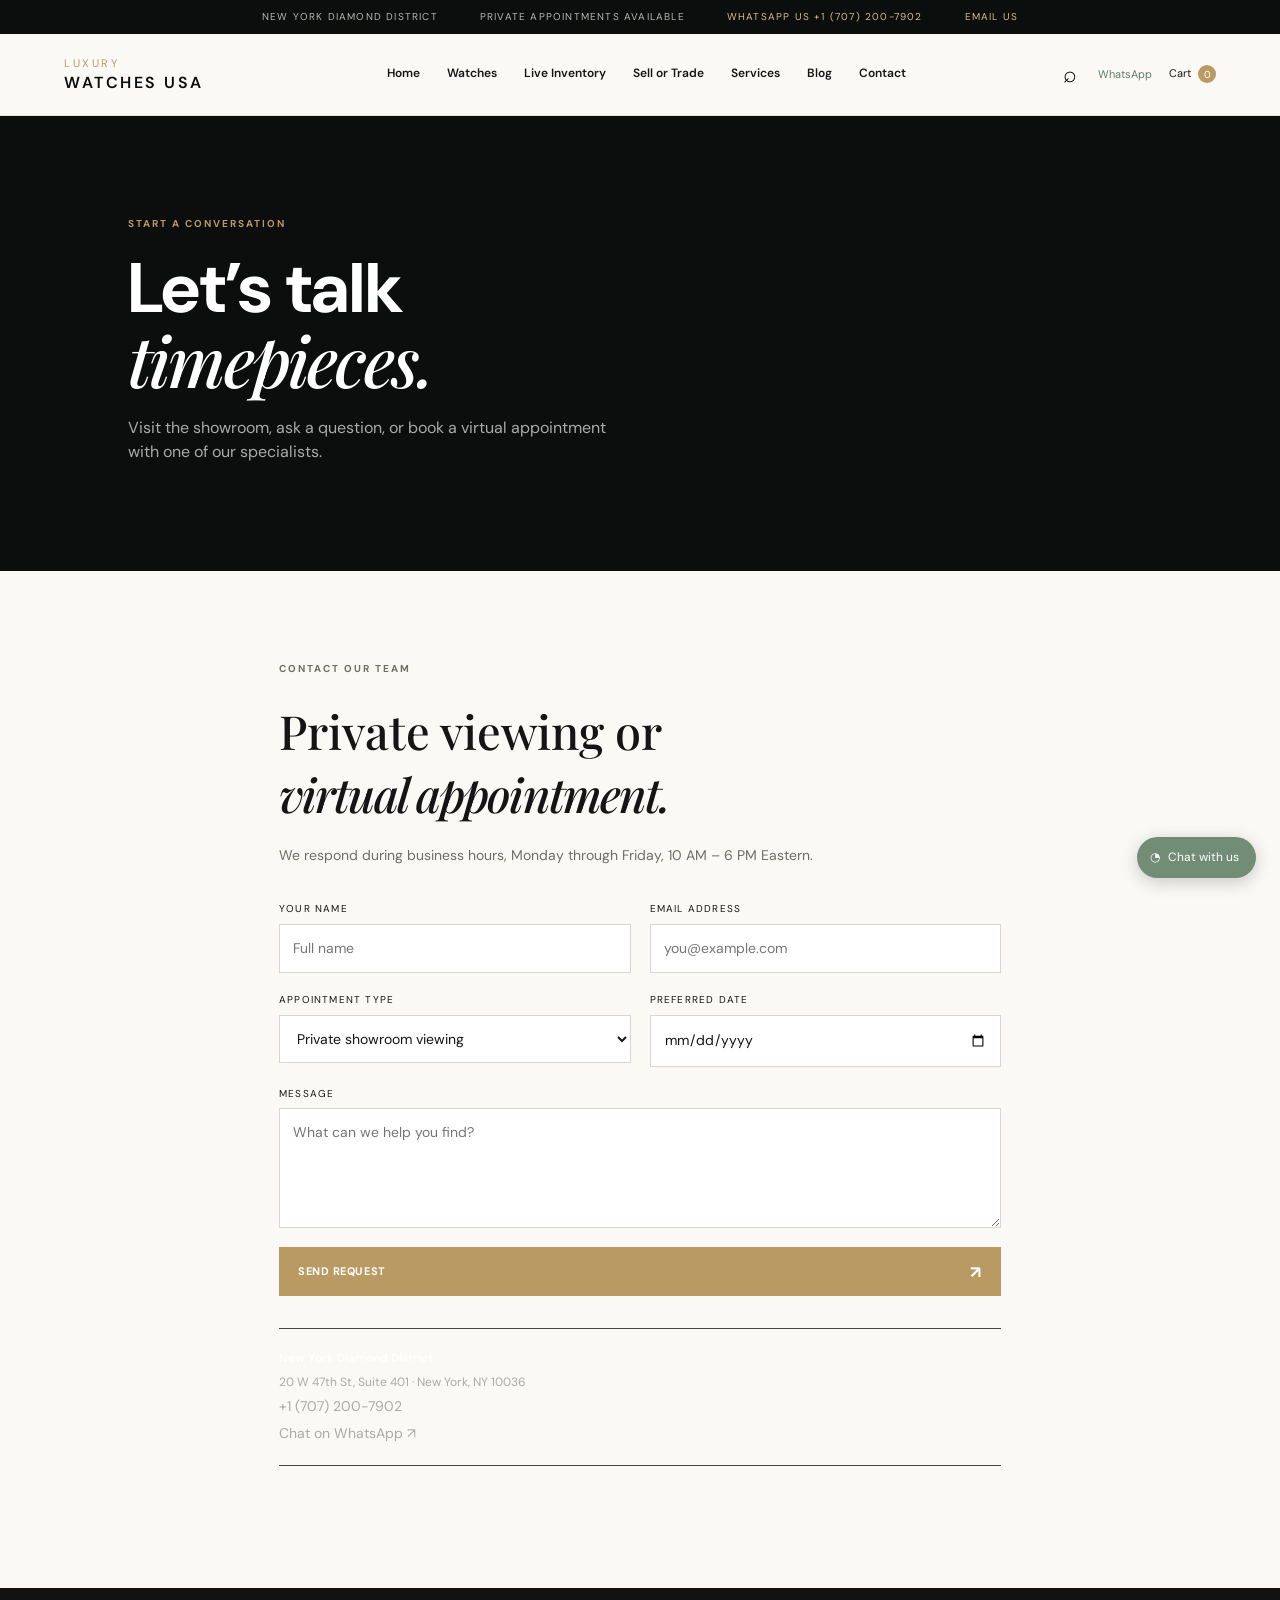
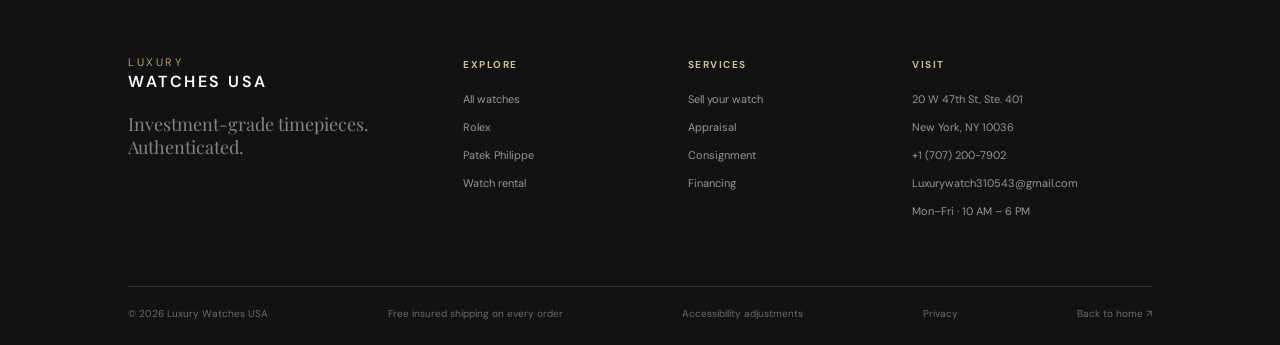
==== contact.html @ 660be603 "Build luxury watch storefront and admin backend" ====
<!doctype html>
<html lang="en">
    <head>
        <meta charset="UTF-8">
        <meta name="viewport" content="width=device-width, initial-scale=1">
        <title>Contact &amp; Appointments | Luxury Watches USA</title>
        <link href="https://fonts.googleapis.com/css2?family=DM+Sans:wght@400;500;600;700&family=Playfair+Display:wght@500;600&display=swap"
         rel="stylesheet">
         <link rel="stylesheet" href="styles.css">
        </head>
        <body>
            <div class="topbar">
                <span>New York Diamond District</span>
                <span>Private appointments available</span>
                <a href="https://wa.me/+17072007902">WhatsApp us +1 (707) 200-7902</a>
                <a href="mailto:Luxurywatch310543@gmail.com">Email us </a>
            </div>
            <header class="site-header">
                <button class="icon-btn menu-toggle">☰</button>
                <a class="logo" href="index.html">
                    <span>LUXURY</span><strong>WATCHES USA</strong>
                </a>
                <nav class="main-nav">
                    <a href="index.html">Home</a>
                    <a href="shop.html">Watches</a>
                    <a href="live-inventory.html">Live Inventory</a>
                    <a href="sell.html">Sell or Trade</a>
                    <a href="services.html">Services</a>
                    <a href="blog.html">Blog</a>
                    <a href="contact.html">Contact</a>
                </nav>
                <div class="header-actions">
                    <button class="icon-btn" data-search>⌕</button>
                    <a class="whatsapp-link" href="https://wa.me/+17072007902">WhatsApp</a>
                    <a href="cart.html">Cart <span class="cart-count">0</span></a>
                </div>
            </header>
            <main>
                <section class="page-hero">
                    <p class="eyebrow">Start a conversation</p>
                    <h1>Let’s talk<br>
                        <em>timepieces.</em>
                    </h1>
                    <p>Visit the showroom, ask a question, or book a virtual appointment with one of our specialists.</p>
                </section>
                <section class="form-section">
                    <p class="eyebrow">Contact our team</p>
                    <h2>Private viewing or<br>
                        <em>virtual appointment.</em>
                    </h2>
                    <p>We respond during business hours, Monday through Friday, 10 AM – 6 PM Eastern.</p>
                    <form class="form-grid" id="contact-form">
                        <div class="form-field">
                            <label>Your name</label>
                            <input name="name" required placeholder="Full name">
                        </div>
                        <div class="form-field">
                            <label>Email address</label>
                            <input name="email" required type="email" placeholder="you@example.com">
                        </div>
                        <div class="form-field">
                            <label>Appointment type</label>
                            <select name="appointment_type" aria-label="Appointment type">
                                <option>Private showroom viewing</option>
                                <option>Virtual appointment</option>
                                <option>General question</option>
                            </select>
                        </div>
                        <div class="form-field">
                            <label>Preferred date</label>
                            <input name="preferred_date" type="date" aria-label="Preferred date">
                        </div>
                        <div class="form-field full">
                            <label>Message</label>
                            <textarea name="message" placeholder="What can we help you find?"></textarea>
                        </div>
                        <div class="form-field full">
                            <button class="button button-gold" type="submit">Send request <span>↗</span></button>
                        </div>
                    </form>
                    <div class="address address--spaced">
                        <strong>New York Diamond District</strong><span>20 W 47th St, Suite 401 · New York, NY 10036</span>
                        <a href="tel:+17072007902">+1 (707) 200-7902</a>
                        <a href="https://wa.me/+17072007902">Chat on WhatsApp ↗</a>
                    </div>
                </section>
            </main>
           <footer class="site-footer">
    <div class="footer-top">
        <div>
            
            <a class="logo footer-logo" href="index.html">
                <span>LUXURY</span><strong>WATCHES USA</strong>
            </a>
                <p>Investment-grade timepieces.<br>Authenticated.</p>
            </div>
            
            <div class="footer-column">
                <h4>Explore</h4>
                <a href="shop.html">All watches</a>
                <a href="shop.html">Rolex</a>
                <a href="shop.html">Patek Philippe</a>
                <a href="rental.html">Watch rental</a>
            </div>
            
            <div class="footer-column">
                <h4>Services</h4>
                <a href="sell.html">Sell your watch</a>
                <a href="services.html">Appraisal</a>
                <a href="services.html">Consignment</a>
                <a href="services.html">Financing</a>
            </div>
            
            <div class="footer-column">
                <h4>Visit</h4>
                <span>20 W 47th St, Ste. 401</span>
                <span>New York, NY 10036</span>
                <a href="tel:+17072007902">+1 (707) 200-7902</a>
                 <a href="mailto:Luxurywatch310543@gmail.com">Luxurywatch310543@gmail.com</a>
                <span>Mon–Fri · 10 AM – 6 PM</span>
            </div>
        </div>

        <div class="footer-bottom">
            <span>© 2026 Luxury Watches USA</span>
            <span>Free insured shipping on every order</span>
            <a href="contact.html">Accessibility adjustments</a>
            <a href="contact.html">Privacy</a>
                <a class="floating-chat" href="https://wa.me/+17072007902" aria-label="Chat on WhatsApp">◔<span>Chat with us</span>
    </a>
                    <a href="index.html">Back to home ↗</a>
        </div>
    </footer>
            <script src="script.js"></script>
        </body>
        </html>
---- styles.css ----
:root{--ink:#151515;
    --black:#0c0d0d;
    --cream:#f2f0eb;
    --paper:#faf9f6;
    --gold:#b99a62;
    --gold-light:#d6bd8e;
    --muted:#73736e;
    --line:#d9d6cf;
    --serif:'Playfair Display',Georgia,serif;
    --sans:'DM Sans',Arial,sans-serif
}
*{
    box-sizing:border-box
}
html
{
    scroll-behavior:smooth
}
body
{
    margin:0;
    background:var(--paper);
    color:var(--ink);
    font-family:var(--sans);
    font-size:14px;
    line-height:1.55
}
a
{
    color:inherit;text-decoration:none
}
img
{
    display:block;width:100%;object-fit:cover
}
button
{
    font:inherit
}
/*topbar*/
.topbar
{
    height:34px;
    background:var(--black);
    color:#b8b7b1;
    display:flex;
    align-items:center;
    justify-content:center;
    gap:42px;
    font-size:10px;
    letter-spacing:.12em;
    text-transform:uppercase
}
.topbar a{
    color:var(--gold-light)
}

/*site header*/
.site-header{
    height:82px;
    padding:0 5vw;
    display:flex;
    align-items:center;
    border-bottom:1px solid #e4e1db;
    background:rgba(250,249,246,.95);
    position:sticky;
    top:0;
    z-index:10;
    -webkit-backdrop-filter:blur(12px);
    backdrop-filter:blur(12px)
}
/*logo*/
.logo{
    display:flex;
    flex-direction:column;
    line-height:1;
    letter-spacing:.18em;
    color:var(--black);
    min-width:170px
}
.logo span{
    font-size:11px;
    color:var(--gold);
    margin-bottom:6px
}
.logo strong{
    font-size:16px;
    font-weight:600
}
/*navigation bar*/
.main-nav{
    display:flex;
    gap:27px;
    margin:0 auto;
    font-size:12px;
    font-weight:600;
}
.main-nav a{
    padding:31px 0;
    border-bottom:2px solid transparent;
}
.main-nav a:hover{
    border-color:var(--gold)
}
.main-nav span{
    color:var(--gold);
    margin-left:4px;
}
.header-actions{
    display:flex;
    align-items:center;
    gap:17px;
    font-size:11px;
}
.icon-btn{
    border:0;
    background:none;
    font-size:23px;
    cursor:pointer;
    padding:4px;
}
.whatsapp-link{color:#617b68
}
.cart-count{
    display:inline-grid;
    place-items:center;
    background:var(--gold);
    color:white;
    border-radius:50%;
    width:18px;
    height:18px;
    margin-left:4px;
    font-size:10px;
}
.menu-toggle{display:none;
}

/*hero section*/
.hero{min-height:650px;
    display:grid;
    grid-template-columns:47% 53%;
    background:var(--cream)
}
.hero-copy{padding:116px 9vw 80px 10vw;
    display:flex;
    flex-direction:column;
    justify-content:center;
}
.eyebrow{color:var(--gold);
    font-size:10px;
    font-weight:700;
    letter-spacing:.2em;
    text-transform:uppercase;
    margin:0 0 22px;
}
.hero h1{
    font-size:clamp(48px,5.9vw,92px);
    line-height:.97;
    letter-spacing:.01em;
    text-transform:uppercase;
    margin:0 0 29px;
    font-weight:600
}
.hero h1 em,h1 em,h2 em{
    font-family:var(--serif);
    font-weight:500;
    text-transform:none;
    letter-spacing:-.04em;
}
.hero-sub{font-size:16px;
    color:#5d5d58;
    max-width:365px;
    margin:0 0 35px;
}
.hero-actions{display:flex;
    gap:11px;
    flex-wrap:wrap;
    }


    /*button*/
    .button{display:inline-flex;
        align-items:center;
        justify-content:space-between;
        gap:32px;
        padding:15px 18px;
        font-size:11px;
        font-weight:700;
        letter-spacing:.05em;
        text-transform:uppercase;
        min-width:174px;border:1px solid transparent;
    }
    .button span{
        font-size:17px;
        line-height:0;
    }
    .button-gold{
        background:var(--gold);
        color:white;
    }
    .button-gold:hover{
        background:#9f824d;
    }
    .about-cta{margin-top:35px}
    .address--spaced{margin-top:55px}
    .product-specialist{margin-top:10px}
    .purchase-heading{margin-top:38px}
    .button-outline{
        border-color:#bebbb4;
    }
    .button-dark{background:var(--black);
        color:#fff;
    }
    .hero-note{display:flex;
        gap:9px;
        align-items:center;
        margin-top:46px;
        font-size:10px;
        color:#74736e;
        text-transform:uppercase;
        letter-spacing:.1em;
    }
    .live-dot{
        width:7px;
        height:7px;
        background:#667d65;
        border-radius:50%;
        display:inline-block;
    }
    .line{height:1px;
        width:34px;
        background:#c8c5bd;
    }
    .hero-image{position:relative;
        min-height:650px;
        overflow:hidden;
        background:#161817;
    }
    .hero-image:after{content:'';
        position:absolute;
        inset:0;
        background:linear-gradient(90deg,rgba(12,13,13,.25),transparent 45%,rgba(0,0,0,.18));
    }
    .hero-image img{
        height:100%;
        filter:saturate(.7);
        object-position:center;}
        .hero-stamp{
            position:absolute;
            z-index:1;
            bottom:38px;
            right:42px;
            border:1px solid rgba(213,189,142,.7);
            color:var(--gold-light);
            width:72px;height:72px;
            border-radius:50%;
            display:grid;
            place-items:center;
            text-align:center;
            font:20px var(--serif);
            line-height:.8;
        }
        .hero-stamp small{font:7px var(--sans);
            letter-spacing:.1em;
            text-transform:uppercase;
        }

       /* section trust*/
        .trust-strip{background:var(--black);
            color:#fff;
            display:grid;
            grid-template-columns:repeat(4,1fr);
            padding:29px 10vw;
            gap:30px;
        }
        .trust-strip div{display:grid;
            grid-template-columns:33px 1fr;
            column-gap:11px;
        }
        .trust-strip b{
            grid-row:span 2;
            color:var(--gold);
            font-size:11px;
            font-weight:500;
        }
        .trust-strip strong{font-size:12px;
        }
        .trust-strip span{
            font-size:10px;
            color:#8d8d87;
        }

        /*section brands*/
        .section{
                padding:105px 10vw;
            }
            .section-head{
                display:flex;
                justify-content:space-between;
                align-items:end;
                margin-bottom:46px;
            }
            .section h2,.faq-section h2,.showroom-copy h2,.rental-copy h2{
                font-size:49px;
                line-height:1.02;
                font-weight:500;
                letter-spacing:-.035em;
                margin:0;
            }
            .text-link{
                font-size:11px;
                text-transform:uppercase;
                letter-spacing:.12em;
                font-weight:700;
                border-bottom:1px solid var(--gold);
                padding-bottom:8px;
            }
            .light{color:#eae7df;
            }
        .brand-grid{
                display:grid;
                grid-template-columns:repeat(4,1fr);
                gap:10px;}
            .brand-card{height:172px;
                    display:flex;
                    flex-direction:column;
                    justify-content:space-between;
                    padding:23px;
                    background:#e8e5df;
                    position:relative;
                    overflow:hidden;}
             .brand-card:before{content:'';
                        position:absolute;
                        inset:0;
                        background:linear-gradient(125deg,transparent 30%,rgba(255,255,255,.45));
                        opacity:.5;
                    }
                    .brand-card span,.brand-card small{position:relative;
                    }
                    .brand-card span{font:600 21px var(--serif);line-height:1.05;
                    }
                    .brand-card small{
                        font-size:9px;
                        color:#78766f;
                        text-transform:uppercase;
                        letter-spacing:.1em;
                    }
                    .brand-rolex{background:#d7ded7;
                    }
                    .brand-ap{background:#cbd0cd;
                    }
                    .brand-patek{background:#d9d4c9;
                    }
                    .brand-rm{background:#d5cfc5;
                    }
                    .brand-cartier{background:#e1d8ca;
                    }
                    .brand-vacheron{
                        background:#ccd2d0;
                    }
                    .brand-omega{background:#d3d2cd;
                    }
                    .brand-iwc{background:#c9cbc7;
                    }
                    .dark-section{
                        background:var(--black);color:#fff;
                        }

/*section product*/  
.product-grid{display:grid;
  grid-template-columns:repeat(3,1fr);
   gap:22px;
    }
   .product-image{
   height:375px;background:#e9e6df;
    position:relative;
    overflow:hidden;
    }
   .product-image img{
    height:100%;
    transition:transform .5s;
}
.product-card:hover .product-image img{
    transform:scale(1.04);
}
.badge{position:absolute;
    z-index:1;
    left:13px;
    top:13px;
    background:var(--gold);color:#fff;
    padding:6px 9px;font-size:9px;
    text-transform:uppercase;letter-spacing:.1em;
}
.dark-badge{background:var(--black);
}
.product-meta{padding-top:17px;
}
.product-meta p{font-size:10px;
    color:var(--gold);
    text-transform:uppercase;
    letter-spacing:.16em;
    margin:0 0 5px;
}
.dark-section .product-meta p{color:var(--gold-light);
}
.product-meta h3{font:500 20px var(--serif);
    margin:0 0 5px;
}
.product-meta span{font-size:11px;
    color:var(--muted);
}
.dark-section .product-meta span{
    color:#999;
}.product-meta strong{
    display:block;
    margin-top:12px;
    font-size:13px;
    font-weight:600;
}

/*rental-banner*/

.rental-banner{
    background:#d5d1c6;
    display:grid;
    grid-template-columns:1fr 1fr;
    min-height:510px;
}
.rental-copy{padding:83px 12vw 72px 16vw;
}
.rental-copy p:not(.eyebrow){
    color:#5d5c57;
    max-width:385px;
    margin:27px 0 31px;
}
.rental-banner img{height:100%;
    min-height:510px;
    object-position:center;
}

/*section preowned*/

.preowned-section{background:var(--cream);
}
.light-grid .product-image{background:#e3e0d8;
}
.mini-trust{
    display:flex;
    gap:30px;
    margin-top:49px;
    border-top:1px solid var(--line);
    padding-top:19px;
    font-size:10px;
    letter-spacing:.08em;
    text-transform:uppercase;
}
.mini-trust span{
    color:#65635d;
}

/*FAQ SECTION*/
.faq-section{padding:110px 10vw;
    display:grid;
    grid-template-columns:.85fr 1.15fr;
    gap:12vw;
    background:#eeeae2;
}
.faq-intro p:not(.eyebrow){
    color:#6e6d66;
    max-width:350px;
    margin:26px 0;
}
.faq-list details{
    border-top:1px solid #cfcac0;
    padding:20px 0;
}
.faq-list details:last-child{
    border-bottom:1px solid #cfcac0;
}
.faq-list summary{cursor:pointer;
    font:500 18px var(--serif);
    list-style:none;
    display:flex;
    justify-content:space-between;
}
.faq-list summary:after{content:'+';
    font:22px var(--sans);
    color:var(--gold);
}
.faq-list details[open] summary:after{
    content:'−'}.faq-list p{color:#6e6d66;
        max-width:500px;
        padding-right:25px;
        margin:15px 0 0;
        font-size:13px;
    }

    /*showroom-sectio*/

    .showroom-section{display:grid;
        grid-template-columns:1fr 1fr;
        background:var(--black);
        color:white;
    }
    .showroom-image img{height:100%;
        min-height:620px;
        filter:saturate(.55);
    }
    .showroom-copy{padding:105px 12vw 90px 9vw;
    }
    .showroom-copy h2{max-width:500px;
    }
    .showroom-copy>p:not(.eyebrow){color:#a8a8a0;
        max-width:445px;
        margin:26px 0;
    }
    .address{border-top:1px solid #454640;
        border-bottom:1px solid #454640;
        padding:20px 0;
        margin:32px 0;
        display:grid;
        gap:5px;
        color:#aaa;
    }
    .address strong{color:#fff;
        font-size:12px;
    }
    .address span{font-size:12px;
    }
    .showroom-perks{display:grid;
        grid-template-columns:1fr 1fr;
        gap:13px;
        margin-top:35px;
        color:#c7c5bc;
        font-size:10px;
        text-transform:uppercase;
        letter-spacing:.08em;
    }
    .showroom-perks span:before{content:'✦';
        color:var(--gold);
        margin-right:8px;
    }

    /*BLOG SECTION*/
    .blog-grid{
        display:grid;
        grid-template-columns:repeat(3,1fr);
        gap:20px;
    }
    .blog-card img{
        height:240px;
        filter:saturate(.72);
    }
    .blog-card p{color:var(--gold);
        font-size:10px;
        text-transform:uppercase;
        letter-spacing:.1em;
        margin:17px 0 9px;
    }
    .blog-card h3{font:500 21px var(--serif);
        line-height:1.2;
        margin:0 0 18px;
        max-width:330px;
        }
        .blog-card span{font-size:10px;
            text-transform:uppercase;
            letter-spacing:.1em;
            font-weight:700;
            border-bottom:1px solid var(--gold);
            padding-bottom:5px;
        }

        /*FOOTER*/
        .site-footer{background:#111211;
            color:#fff;
            padding:69px 10vw 24px;
        }
        .footer-top{display:grid;
            grid-template-columns:1.6fr 1fr 1fr 1.3fr;
            gap:40px;
            padding-bottom:65px;
        }
        .footer-logo{color:white;
        }
        .footer-top p{color:#85857d;
            font:18px var(--serif);
            line-height:1.3;
            margin-top:23px;
        }
        .footer-column{display:flex;
            flex-direction:column;
            gap:11px;
            color:#97978f;
            font-size:11px;
        }
        .footer-column h4{color:var(--gold-light);
            font-size:10px;
            text-transform:uppercase;
            letter-spacing:.15em;
            margin:0 0 8px;
        }
        .footer-column a:hover{color:#fff;
        }
        .footer-bottom{border-top:1px solid #353632;
            padding-top:19px;
            display:flex;
            justify-content:space-between;
            gap:15px;
            color:#6c6d66;
            font-size:10px;
        }
        .floating-chat{position:fixed;
            right:24px;
            bottom:22px;
            background:#728d76;
            color:#fff;
            z-index:5;
            border-radius:30px;
            padding:11px 17px 11px 13px;
            display:flex;
            gap:8px;
            align-items:center;
            box-shadow:0 4px 18px #0003;
            font-size:12px;
        }
        .floating-chat:first-letter{
            font-size:17px;
        }
        /*HERO SECTION*/
        .page-hero{background:var(--black);
            color:#fff;
            padding:100px 10vw 90px;
        }
        .page-hero h1{font-size:70px;
            line-height:1;
            margin:0;
            max-width:800px;
        }
        .page-hero p:not(.eyebrow){color:#aaa;
            max-width:480px;
            font-size:16px;
        }
        .catalog-layout{display:grid;
            grid-template-columns:215px 1fr;
            gap:50px;
        }
        .filter-panel{border-top:1px solid var(--line);
        }
        .filter-panel h4{font-size:11px;
            text-transform:uppercase;
            letter-spacing:.12em;
            border-bottom:1px solid var(--line);
            padding:18px 0;
            margin:0;
        }
        .filter-panel label{display:block;
            padding:8px 0;
            color:#666;
            font-size:12px;
        }
        .catalog-toolbar{display:flex;
            justify-content:space-between;
            border-bottom:1px solid var(--line);
            padding-bottom:16px;
            margin-bottom:28px;
            color:#777;
            font-size:11px;
        }
        .catalog-products{display:grid;
            grid-template-columns:repeat(2,1fr);
            gap:38px 20px
        }
        .catalog-empty{color:var(--muted);
            padding:30px 0
        }
        .product-card[hidden],.catalog-empty[hidden]{display:none
        }
        .detail-layout{display:grid;
            grid-template-columns:1.05fr .95fr;
            gap:70px;
            padding:90px 10vw,
        }
        .detail-image{height:650px;
            background:#e5e2db;
        }
        .detail-image img{height:100%;
        }
        .detail-copy h1{font:500 48px var(--serif);
            line-height:1.05;
            margin:8px 0 15px;
        }
        .detail-copy .price{font-size:21px;
            margin:25px 0;
        }
        .detail-copy p{color:#6c6b66;
            max-width:480px;
        }
        .spec-list{
            border-top:1px solid var(--line);
            margin:32px 0;
        }
        .spec-list div{display:flex;
            justify-content:space-between;
            padding:13px 0;
            border-bottom:1px solid var(--line);
            font-size:12px;
        }
        .spec-list span{color:#777}.form-section{max-width:850px;
            margin:auto;
            padding:90px 5vw;
        }
        .form-section h2{font:500 47px var(--serif);
            margin:0 0 20px;
        }
        .form-section>p{color:#6e6d66;
            max-width:540px;
        }.form-grid{display:grid;
            grid-template-columns:1fr 1fr;
            gap:19px;
            margin-top:35px;
        }
        .form-field{
            display:flex;
            flex-direction:column;
            gap:7px
        }
        .form-field.full{
            grid-column:1/-1;
        }
        .form-field label{font-size:10px;
            text-transform:uppercase;
            letter-spacing:.12em
        }
        .form-field input,.form-field textarea,.form-field select{
            border:1px solid var(--line);
            background:#fff;
            padding:13px;
            font:inherit;
            color:var(--ink);
        }
        .form-field textarea{min-height:120px;
            resize:vertical
        }
        /*RESPONSIVE*/
        @media(max-width:900px)
        {
            .main-nav{
                gap:14px;
            }
            .hero-copy{
                padding-left:6vw;
                padding-right:5vw;
            }
            .section,.faq-section{padding-left:6vw;
                padding-right:6vw;
            }
            .rental-copy{padding-left:8vw;
            }
            .showroom-copy{padding-left:6vw;
                padding-right:6vw}
            }

            @media(max-width:700px){
                .topbar{gap:0;
                    justify-content:space-around;
                    font-size:8px;
                }
                .topbar span:first-child{
                    display:none;
                }
                .site-header{
                    height:68px;
                    padding:0 5vw;
                    justify-content:space-between;
                }
                .menu-toggle{display:block
                }
                .main-nav{display:none
                }
                .main-nav.open{display:flex;
                    position:absolute;
                    top:68px;
                    left:0;
                    right:0;
                    background:var(--paper);
                    padding:18px 6vw;
                    flex-direction:column;
                    gap:0;
                    border-bottom:1px solid var(--line);
                }
                .main-nav.open a{
                    padding:12px 0;
                }
                .logo{
                    min-width:auto;

                }
                .header-actions{gap:8px;
                }
                .whatsapp-link{display:none;
                }
                .hero{display:flex;
                    flex-direction:column;

                }
                .hero-copy{
                    padding:75px 8vw 58px;
                }
                .hero h1{font-size:54px;
                }
                .hero-image{min-height:360px;
                    height:52vw;
                }
                .hero-note{margin-top:30px;
                }
                .trust-strip{grid-template-columns:1fr 1fr;
                    padding:25px 8vw;
                    gap:24px 12px;
                }
                .section{padding-top:74px;
                    padding-bottom:74px;
                }
                .section-head{align-items:start;
                    flex-direction:column;
                    gap:22px;
                    margin-bottom:30px;
                }
                .section h2,.faq-section h2,.showroom-copy h2,.rental-copy h2{
                    font-size:39px;
                }
                .brand-grid{grid-template-columns:1fr 1fr;
                }
                .brand-card{height:145px;
                    padding:16px;
                }
                .brand-card span{font-size:17px;
                }
                .product-grid,.blog-grid{grid-template-columns:1fr;
                }
                .product-image{height:350px;
                }

                .rental-banner,.showroom-section{
                    display:flex;
                    flex-direction:column;
                }
                .rental-copy{
                    padding:72px 8vw;
                }
                .rental-banner img{min-height:310px;
                }

                .faq-section{display:block;
                    padding-top:75px;
                }
                .faq-intro{margin-bottom:45px;
                }
                .showroom-image img{min-height:330px;
                }
                .showroom-copy{padding:72px 8vw;
                }
                .blog-card img{height:220px;
                }
                .footer-top{grid-template-columns:1fr 1fr;
                    gap:38px 20px;
                }
                .footer-top>div:first-child{
                    grid-column:1/-1;;
                }
                .footer-bottom{flex-wrap:wrap;
                }
                .page-hero{
                    padding:72px 8vw;
                }
                .page-hero h1{
                    font-size:53px;
                }
                .catalog-layout,.detail-layout{
                    display:block;
                    padding:65px 8vw;
                }
                .filter-panel{margin-bottom:40px;
                }
                .catalog-products{grid-template-columns:1fr
                }
                .detail-image{
                    height:450px;
                    margin-bottom:42px;
                }
                .detail-copy h1{font-size:40px;
                }
                .form-section{padding:65px 8vw;
                }
                .form-section h2{font-size:40px;
                }
                .form-grid{grid-template-columns:1fr;
                }
                .form-field.full{grid-column:auto;
                }
                .floating-chat{
                    right:15px;
                    bottom:15px;
                }
            }
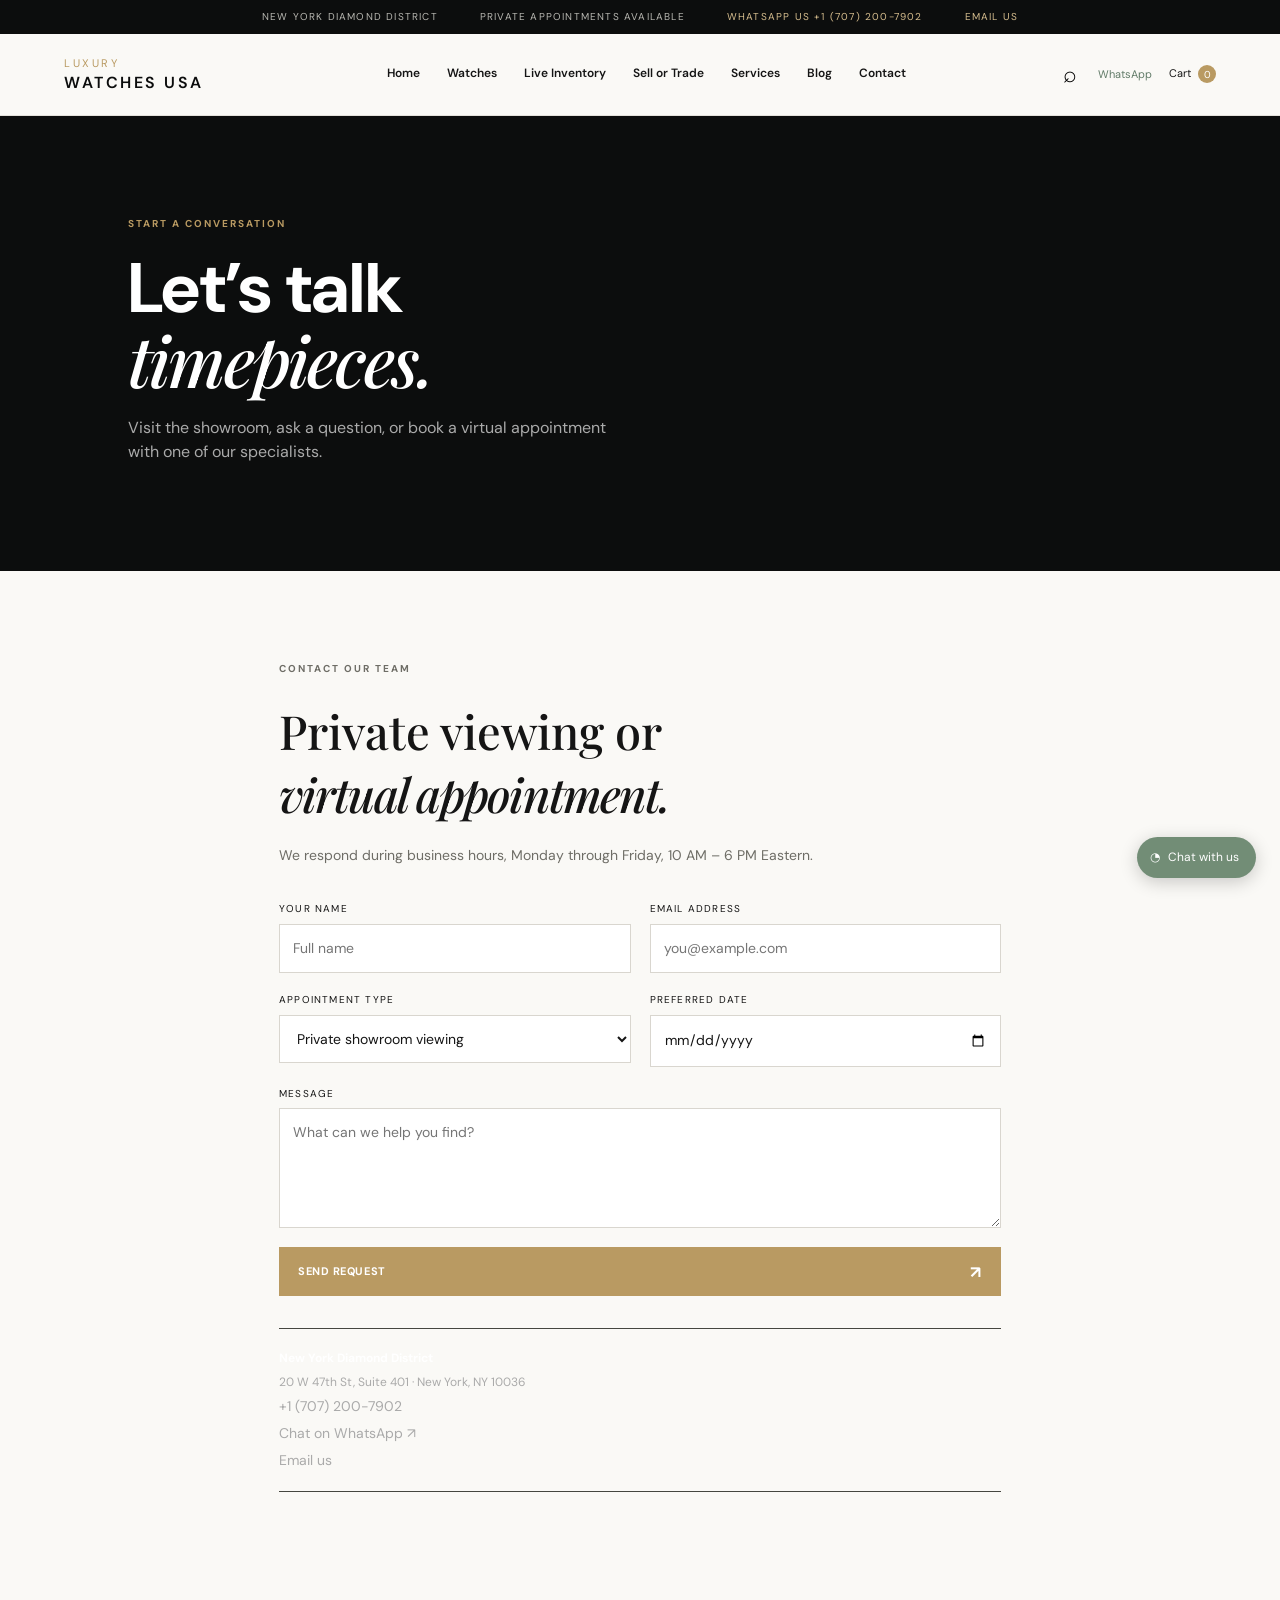
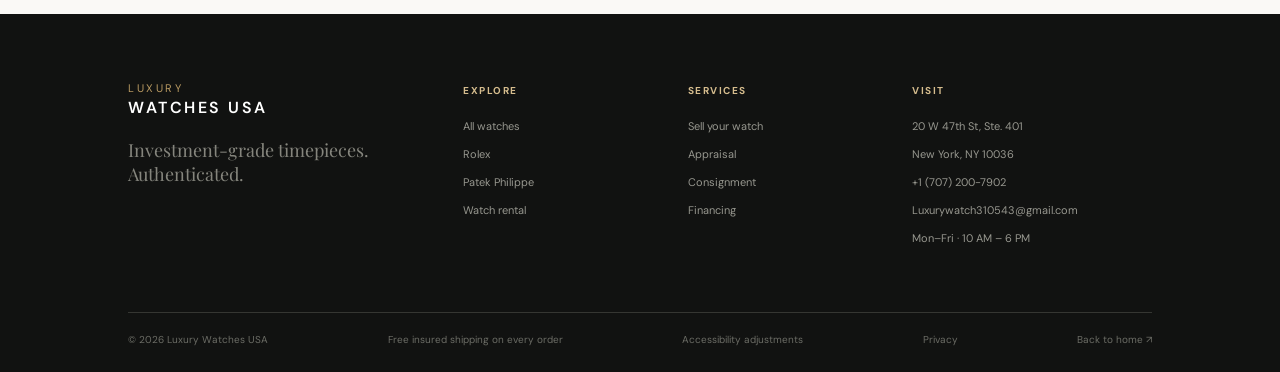
==== commit af218fb9: "Add email contact link to the footer of the contact page" ====
--- a/contact.html
+++ b/contact.html
@@ -82,6 +82,9 @@
                         <strong>New York Diamond District</strong><span>20 W 47th St, Suite 401 · New York, NY 10036</span>
                         <a href="tel:+17072007902">+1 (707) 200-7902</a>
                         <a href="https://wa.me/+17072007902">Chat on WhatsApp ↗</a>
+                        <a href="mailto:Luxurywatch310543@gmail.com">Email us </a>
+
+
                     </div>
                 </section>
             </main>
